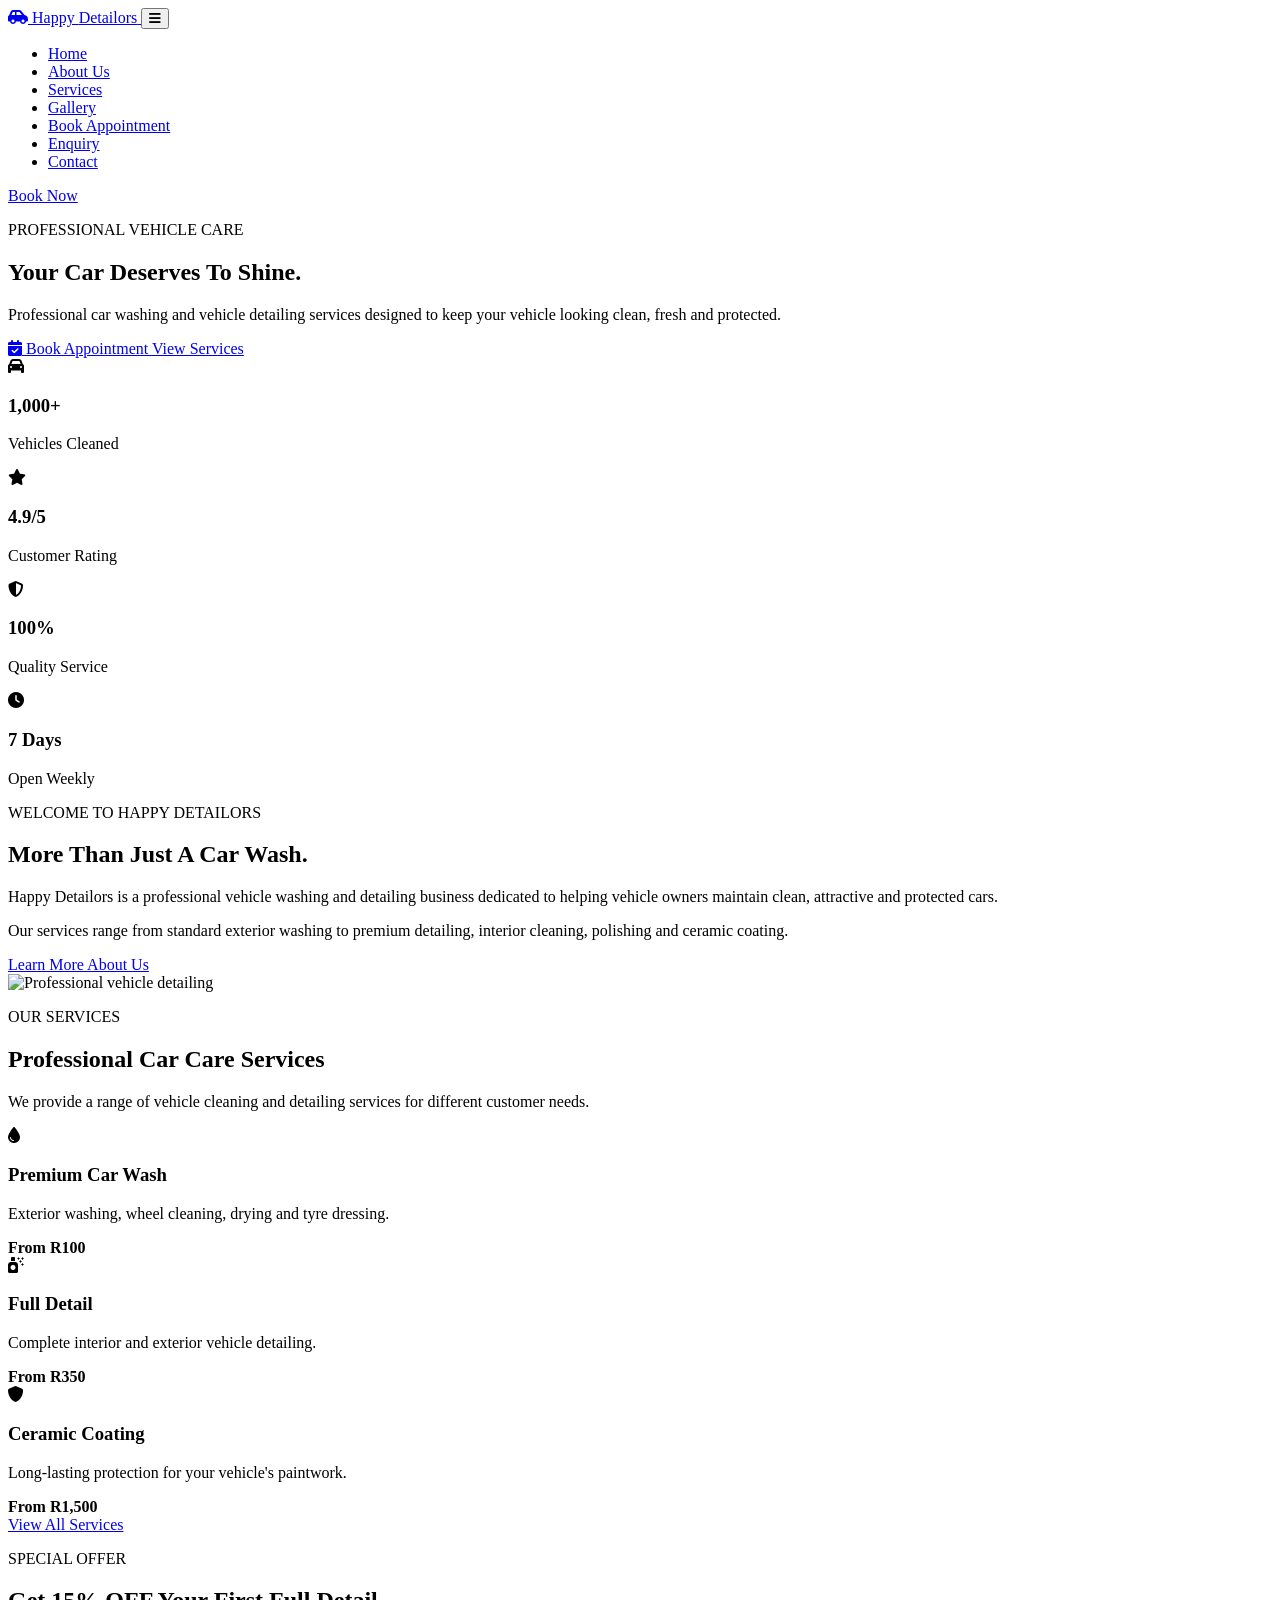
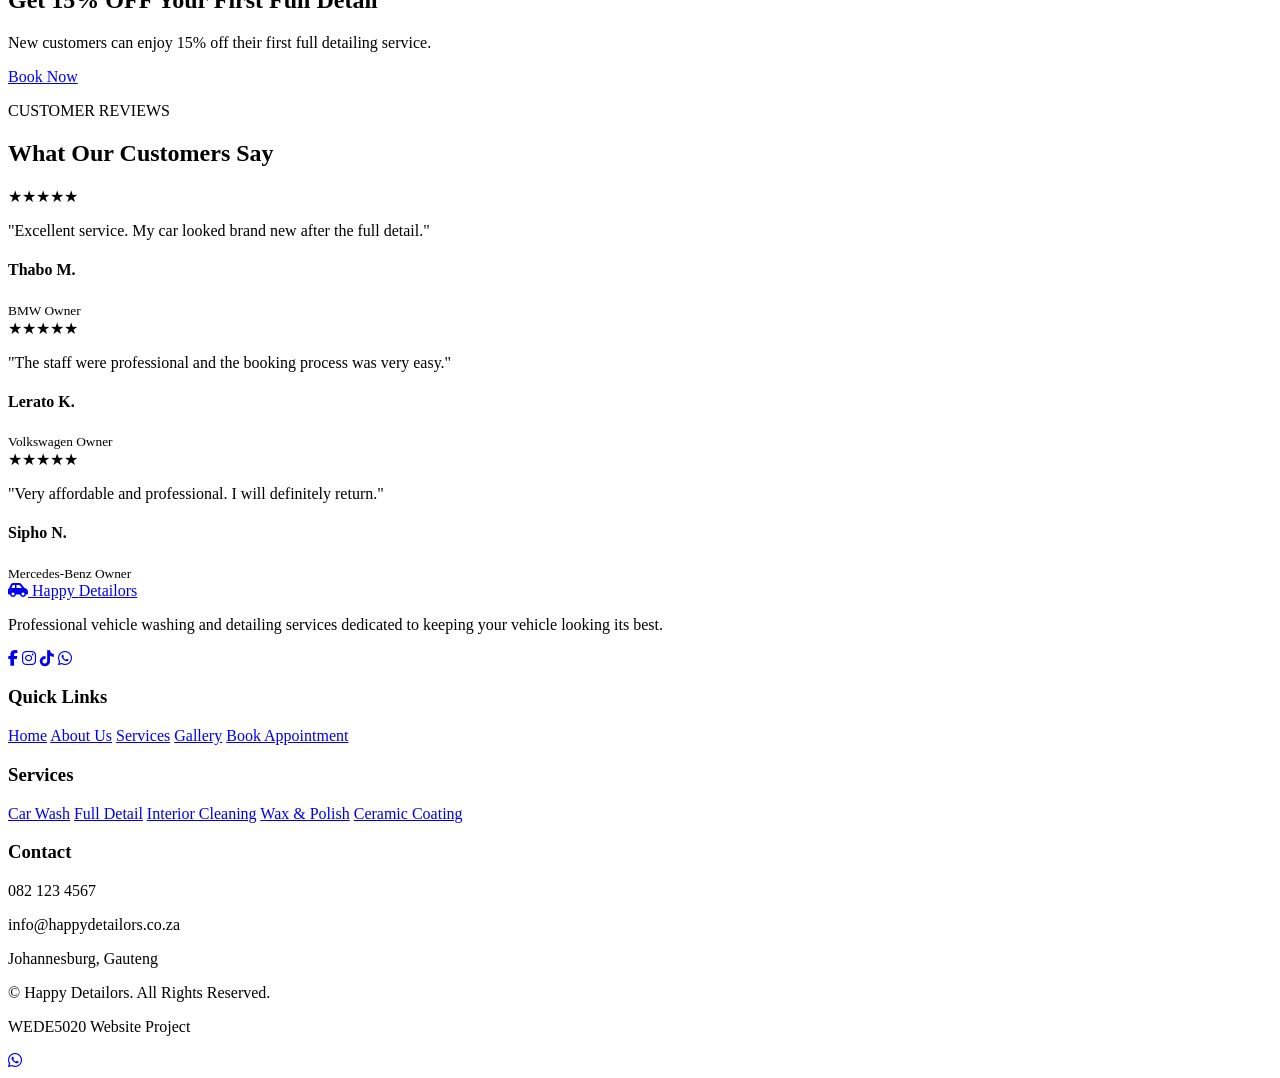
==== index.html @ be5da783 "Update website" ====
<!DOCTYPE html>
<html lang="en">
<head>
    <meta charset="UTF-8">
    <meta name="viewport" content="width=device-width, initial-scale=1.0">

    <meta name="description" content="Happy Detailors - Professional car washing and vehicle detailing services in South Africa.">
    <meta name="author" content="Happy Detailors">

    <title>Happy Detailors | Home</title>

    <link rel="preconnect" href="https://fonts.googleapis.com">
    <link rel="preconnect" href="https://fonts.gstatic.com" crossorigin>

    <link href="https://fonts.googleapis.com/css2?family=Montserrat:wght@400;500;600;700;800&display=swap" rel="stylesheet">

    <link rel="stylesheet"
          href="https://cdnjs.cloudflare.com/ajax/libs/font-awesome/6.5.2/css/all.min.css">
</head>

<body>

<!-- NAVIGATION -->

<header class="header">

    <nav class="navbar">

        <a href="index.html" class="logo">
            <i class="fa-solid fa-car-side"></i>
            Happy <span>Detailors</span>
        </a>

        <button class="menu-toggle" id="menuToggle">
            <i class="fa-solid fa-bars"></i>
        </button>

        <ul class="nav-links" id="navLinks">

            <li><a href="index.html" class="active">Home</a></li>
            <li><a href="about.html">About Us</a></li>
            <li><a href="services.html">Services</a></li>
            <li><a href="gallery.html">Gallery</a></li>
            <li><a href="booking.html">Book Appointment</a></li>
            <li><a href="enquiry.html">Enquiry</a></li>
            <li><a href="contact.html">Contact</a></li>

        </ul>

        <a href="booking.html" class="nav-button">
            Book Now
        </a>

    </nav>

</header>


<!-- HERO -->

<section class="hero">

    <div class="hero-overlay"></div>

    <div class="hero-content">

        <p class="hero-label">
            PROFESSIONAL VEHICLE CARE
        </p>

        <h1>
            Your Car Deserves
            <span>To Shine.</span>
        </h1>

        <p>
            Professional car washing and vehicle detailing
            services designed to keep your vehicle looking
            clean, fresh and protected.
        </p>

        <div class="hero-buttons">

            <a href="booking.html" class="btn btn-primary">
                <i class="fa-solid fa-calendar-check"></i>
                Book Appointment
            </a>

            <a href="services.html" class="btn btn-outline">
                View Services
            </a>

        </div>

    </div>

</section>


<!-- STATISTICS -->

<section class="stats">

    <div class="stats-container">

        <div class="stat">
            <i class="fa-solid fa-car"></i>
            <h3>1,000+</h3>
            <p>Vehicles Cleaned</p>
        </div>

        <div class="stat">
            <i class="fa-solid fa-star"></i>
            <h3>4.9/5</h3>
            <p>Customer Rating</p>
        </div>

        <div class="stat">
            <i class="fa-solid fa-shield-halved"></i>
            <h3>100%</h3>
            <p>Quality Service</p>
        </div>

        <div class="stat">
            <i class="fa-solid fa-clock"></i>
            <h3>7 Days</h3>
            <p>Open Weekly</p>
        </div>

    </div>

</section>


<!-- INTRODUCTION -->

<section class="section">

    <div class="container two-column">

        <div>

            <p class="section-label">
                WELCOME TO HAPPY DETAILORS
            </p>

            <h2>
                More Than Just A
                <span>Car Wash.</span>
            </h2>

            <p>
                Happy Detailors is a professional vehicle washing
                and detailing business dedicated to helping vehicle
                owners maintain clean, attractive and protected cars.
            </p>

            <p>
                Our services range from standard exterior washing
                to premium detailing, interior cleaning, polishing
                and ceramic coating.
            </p>

            <a href="about.html" class="btn btn-primary">
                Learn More About Us
            </a>

        </div>

        <div class="image-box">

            <img
                src="https://images.unsplash.com/photo-1607860108855-64acf2078ed9?auto=format&fit=crop&w=1000&q=80"
                alt="Professional vehicle detailing">

        </div>

    </div>

</section>


<!-- FEATURED SERVICES -->

<section class="section grey-section">

    <div class="container">

        <div class="section-heading">

            <p class="section-label">
                OUR SERVICES
            </p>

            <h2>
                Professional Car
                <span>Care Services</span>
            </h2>

            <p>
                We provide a range of vehicle cleaning and
                detailing services for different customer needs.
            </p>

        </div>


        <div class="card-grid">


            <div class="service-card">

                <div class="service-icon">
                    <i class="fa-solid fa-droplet"></i>
                </div>

                <h3>Premium Car Wash</h3>

                <p>
                    Exterior washing, wheel cleaning,
                    drying and tyre dressing.
                </p>

                <strong>From R100</strong>

            </div>


            <div class="service-card">

                <div class="service-icon">
                    <i class="fa-solid fa-spray-can-sparkles"></i>
                </div>

                <h3>Full Detail</h3>

                <p>
                    Complete interior and exterior
                    vehicle detailing.
                </p>

                <strong>From R350</strong>

            </div>


            <div class="service-card">

                <div class="service-icon">
                    <i class="fa-solid fa-shield"></i>
                </div>

                <h3>Ceramic Coating</h3>

                <p>
                    Long-lasting protection for your
                    vehicle's paintwork.
                </p>

                <strong>From R1,500</strong>

            </div>

        </div>


        <div class="center-button">

            <a href="services.html" class="btn btn-primary">
                View All Services
            </a>

        </div>

    </div>

</section>


<!-- PROMOTION -->

<section class="promotion">

    <div class="container promotion-container">

        <div>

            <p class="section-label">
                SPECIAL OFFER
            </p>

            <h2>
                Get <span>15% OFF</span>
                Your First Full Detail
            </h2>

            <p>
                New customers can enjoy 15% off their first
                full detailing service.
            </p>

        </div>

        <a href="booking.html" class="btn btn-white">
            Book Now
        </a>

    </div>

</section>


<!-- TESTIMONIALS -->

<section class="section">

    <div class="container">

        <div class="section-heading">

            <p class="section-label">
                CUSTOMER REVIEWS
            </p>

            <h2>
                What Our Customers
                <span>Say</span>
            </h2>

        </div>


        <div class="card-grid">


            <div class="testimonial">

                <div class="stars">
                    ★★★★★
                </div>

                <p>
                    "Excellent service. My car looked brand new
                    after the full detail."
                </p>

                <h4>Thabo M.</h4>

                <small>BMW Owner</small>

            </div>


            <div class="testimonial">

                <div class="stars">
                    ★★★★★
                </div>

                <p>
                    "The staff were professional and the booking
                    process was very easy."
                </p>

                <h4>Lerato K.</h4>

                <small>Volkswagen Owner</small>

            </div>


            <div class="testimonial">

                <div class="stars">
                    ★★★★★
                </div>

                <p>
                    "Very affordable and professional.
                    I will definitely return."
                </p>

                <h4>Sipho N.</h4>

                <small>Mercedes-Benz Owner</small>

            </div>

        </div>

    </div>

</section>


<!-- FOOTER -->

<footer class="footer">

    <div class="container footer-grid">

        <div>

            <a href="index.html" class="logo">
                <i class="fa-solid fa-car-side"></i>
                Happy <span>Detailors</span>
            </a>

            <p>
                Professional vehicle washing and detailing
                services dedicated to keeping your vehicle
                looking its best.
            </p>

            <div class="social-links">

                <a href="#"><i class="fa-brands fa-facebook-f"></i></a>
                <a href="#"><i class="fa-brands fa-instagram"></i></a>
                <a href="#"><i class="fa-brands fa-tiktok"></i></a>
                <a href="#"><i class="fa-brands fa-whatsapp"></i></a>

            </div>

        </div>


        <div class="footer-column">

            <h3>Quick Links</h3>

            <a href="index.html">Home</a>
            <a href="about.html">About Us</a>
            <a href="services.html">Services</a>
            <a href="gallery.html">Gallery</a>
            <a href="booking.html">Book Appointment</a>

        </div>


        <div class="footer-column">

            <h3>Services</h3>

            <a href="services.html">Car Wash</a>
            <a href="services.html">Full Detail</a>
            <a href="services.html">Interior Cleaning</a>
            <a href="services.html">Wax & Polish</a>
            <a href="services.html">Ceramic Coating</a>

        </div>


        <div class="footer-column">

            <h3>Contact</h3>

            <p>082 123 4567</p>
            <p>info@happydetailors.co.za</p>
            <p>Johannesburg, Gauteng</p>

        </div>

    </div>


    <div class="footer-bottom">

        <p>
            &copy; <span id="year"></span>
            Happy Detailors. All Rights Reserved.
        </p>

        <p>WEDE5020 Website Project</p>

    </div>

</footer>


<a
    href="https://wa.me/27821234567"
    class="whatsapp"
    target="_blank">

    <i class="fa-brands fa-whatsapp"></i>

</a>

</body>
</html>
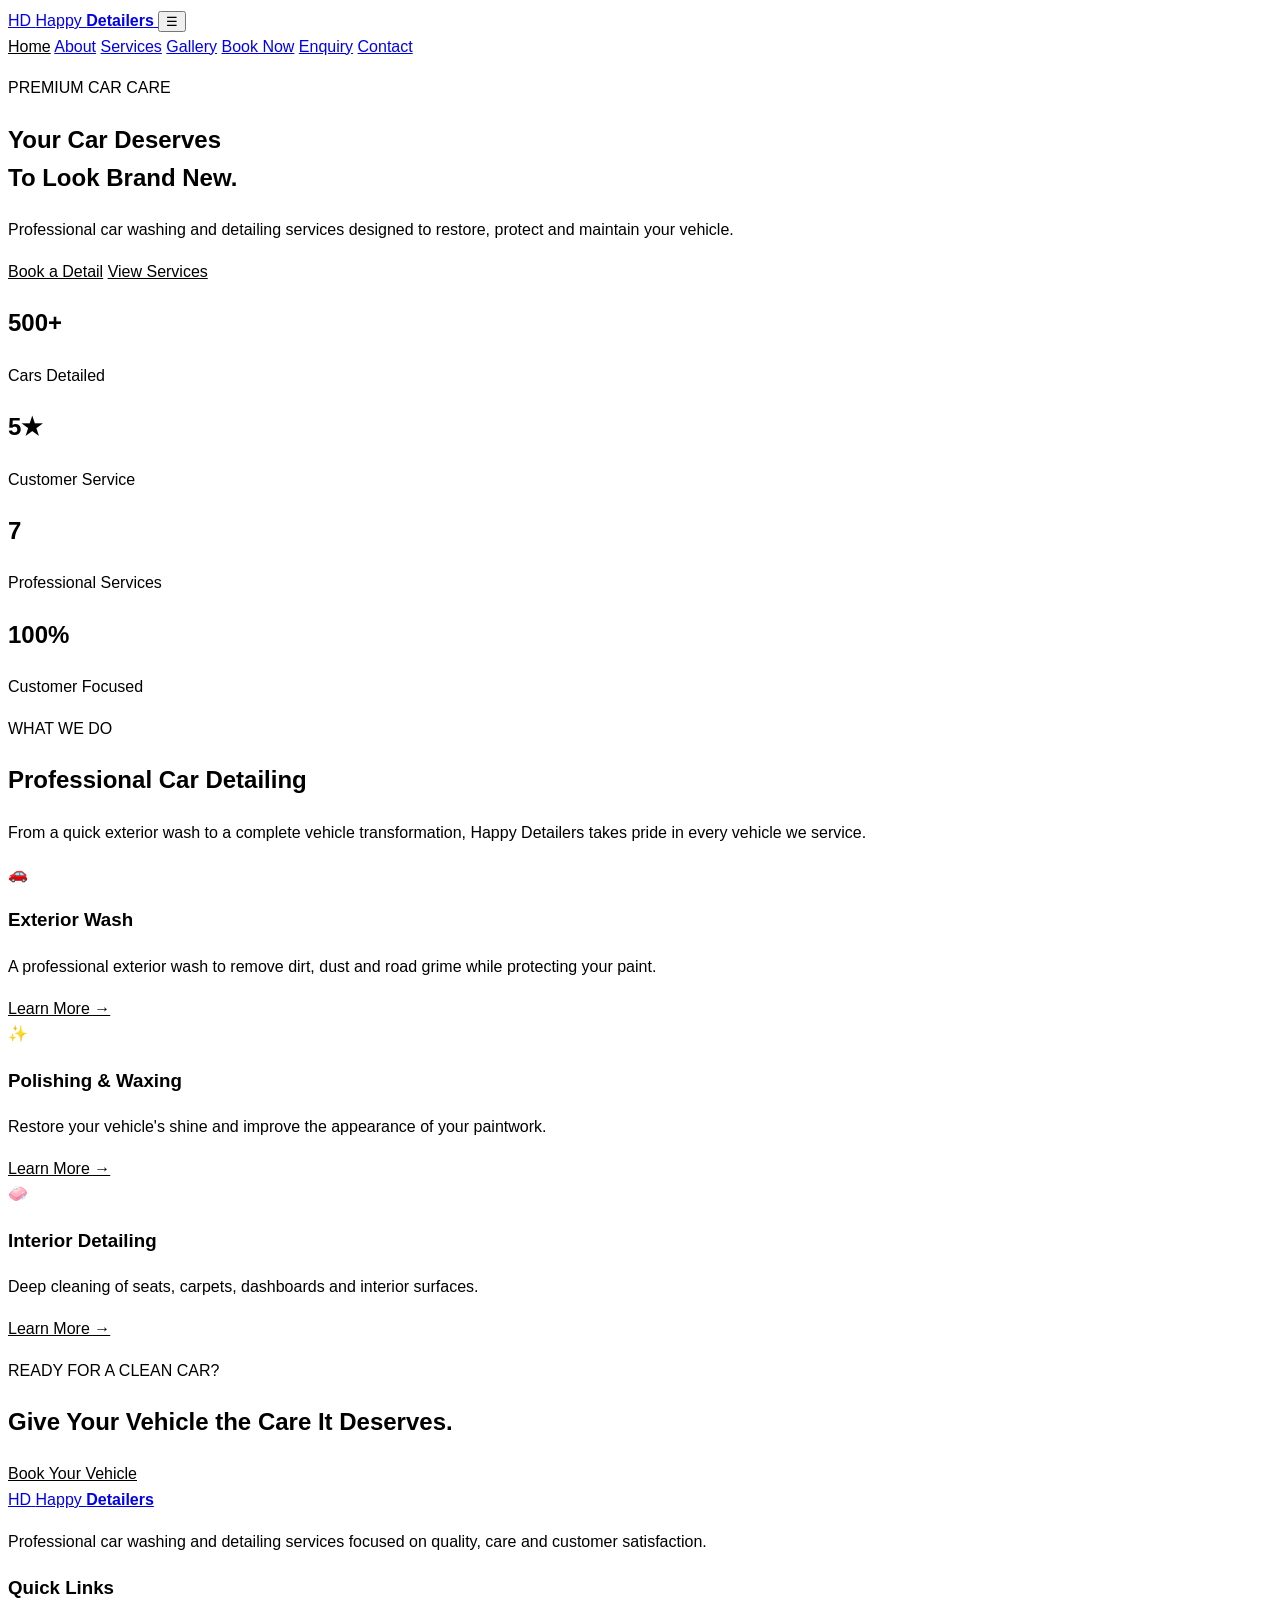
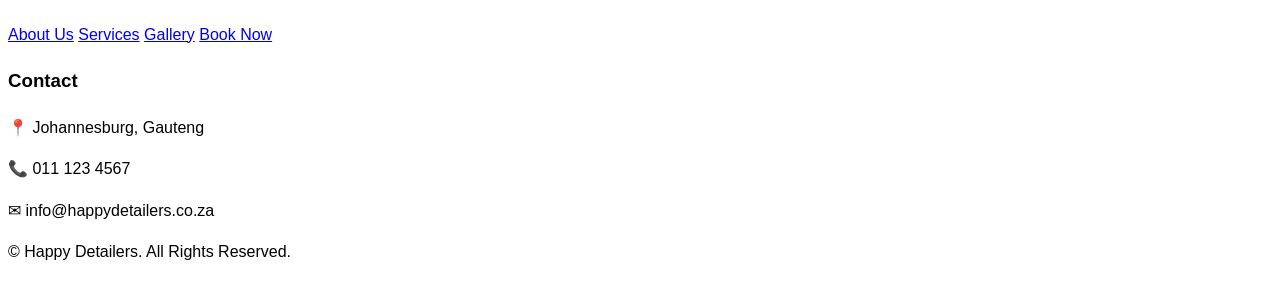
==== commit 42a8c543: "Update website" ====
--- a/index.html
+++ b/index.html
@@ -4,487 +4,210 @@
     <meta charset="UTF-8">
     <meta name="viewport" content="width=device-width, initial-scale=1.0">
 
-    <meta name="description" content="Happy Detailors - Professional car washing and vehicle detailing services in South Africa.">
-    <meta name="author" content="Happy Detailors">
-
-    <title>Happy Detailors | Home</title>
+    <title>Happy Detailers | Professional Car Detailing</title>
+
+    <link rel="stylesheet" href="css/styles.css">
 
     <link rel="preconnect" href="https://fonts.googleapis.com">
     <link rel="preconnect" href="https://fonts.gstatic.com" crossorigin>
-
     <link href="https://fonts.googleapis.com/css2?family=Montserrat:wght@400;500;600;700;800&display=swap" rel="stylesheet">
-
-    <link rel="stylesheet"
-          href="https://cdnjs.cloudflare.com/ajax/libs/font-awesome/6.5.2/css/all.min.css">
 </head>
 
 <body>
 
-<!-- NAVIGATION -->
-
 <header class="header">
-
-    <nav class="navbar">
+    <div class="container nav-container">
 
         <a href="index.html" class="logo">
-            <i class="fa-solid fa-car-side"></i>
-            Happy <span>Detailors</span>
+            <span class="logo-icon">HD</span>
+            <span>Happy <strong>Detailers</strong></span>
         </a>
 
-        <button class="menu-toggle" id="menuToggle">
-            <i class="fa-solid fa-bars"></i>
-        </button>
-
-        <ul class="nav-links" id="navLinks">
-
-            <li><a href="index.html" class="active">Home</a></li>
-            <li><a href="about.html">About Us</a></li>
-            <li><a href="services.html">Services</a></li>
-            <li><a href="gallery.html">Gallery</a></li>
-            <li><a href="booking.html">Book Appointment</a></li>
-            <li><a href="enquiry.html">Enquiry</a></li>
-            <li><a href="contact.html">Contact</a></li>
-
-        </ul>
-
-        <a href="booking.html" class="nav-button">
-            Book Now
-        </a>
-
-    </nav>
-
+        <button class="menu-toggle" id="menuToggle">☰</button>
+
+        <nav class="navbar" id="navbar">
+            <a href="index.html" class="active">Home</a>
+            <a href="about.html">About</a>
+            <a href="services.html">Services</a>
+            <a href="gallery.html">Gallery</a>
+            <a href="booking.html">Book Now</a>
+            <a href="enquiry.html">Enquiry</a>
+            <a href="contact.html">Contact</a>
+        </nav>
+
+    </div>
 </header>
 
 
-<!-- HERO -->
+<main>
 
 <section class="hero">
 
     <div class="hero-overlay"></div>
 
-    <div class="hero-content">
-
-        <p class="hero-label">
-            PROFESSIONAL VEHICLE CARE
+    <div class="container hero-content">
+
+        <p class="hero-tag">PREMIUM CAR CARE</p>
+
+        <h1>
+            Your Car Deserves<br>
+            To Look <span>Brand New.</span>
+        </h1>
+
+        <p class="hero-text">
+            Professional car washing and detailing services designed
+            to restore, protect and maintain your vehicle.
         </p>
 
-        <h1>
-            Your Car Deserves
-            <span>To Shine.</span>
-        </h1>
-
-        <p>
-            Professional car washing and vehicle detailing
-            services designed to keep your vehicle looking
-            clean, fresh and protected.
-        </p>
-
         <div class="hero-buttons">
-
-            <a href="booking.html" class="btn btn-primary">
-                <i class="fa-solid fa-calendar-check"></i>
-                Book Appointment
+            <a href="booking.html" class="btn btn-primary">Book a Detail</a>
+            <a href="services.html" class="btn btn-outline">View Services</a>
+        </div>
+
+    </div>
+
+</section>
+
+
+<section class="stats">
+
+    <div class="container stats-grid">
+
+        <div class="stat">
+            <h2>500+</h2>
+            <p>Cars Detailed</p>
+        </div>
+
+        <div class="stat">
+            <h2>5★</h2>
+            <p>Customer Service</p>
+        </div>
+
+        <div class="stat">
+            <h2>7</h2>
+            <p>Professional Services</p>
+        </div>
+
+        <div class="stat">
+            <h2>100%</h2>
+            <p>Customer Focused</p>
+        </div>
+
+    </div>
+
+</section>
+
+
+<section class="section">
+
+    <div class="container">
+
+        <div class="section-heading">
+            <p class="small-title">WHAT WE DO</p>
+            <h2>Professional Car Detailing</h2>
+            <p>
+                From a quick exterior wash to a complete vehicle transformation,
+                Happy Detailers takes pride in every vehicle we service.
+            </p>
+        </div>
+
+        <div class="service-cards">
+
+            <article class="card">
+                <div class="card-icon">🚗</div>
+                <h3>Exterior Wash</h3>
+                <p>
+                    A professional exterior wash to remove dirt,
+                    dust and road grime while protecting your paint.
+                </p>
+                <a href="services.html">Learn More →</a>
+            </article>
+
+            <article class="card">
+                <div class="card-icon">✨</div>
+                <h3>Polishing & Waxing</h3>
+                <p>
+                    Restore your vehicle's shine and improve the appearance
+                    of your paintwork.
+                </p>
+                <a href="services.html">Learn More →</a>
+            </article>
+
+            <article class="card">
+                <div class="card-icon">🧼</div>
+                <h3>Interior Detailing</h3>
+                <p>
+                    Deep cleaning of seats, carpets, dashboards and
+                    interior surfaces.
+                </p>
+                <a href="services.html">Learn More →</a>
+            </article>
+
+        </div>
+
+    </div>
+
+</section>
+
+
+<section class="cta">
+
+    <div class="container cta-content">
+
+        <div>
+            <p class="small-title">READY FOR A CLEAN CAR?</p>
+            <h2>Give Your Vehicle the Care It Deserves.</h2>
+        </div>
+
+        <a href="booking.html" class="btn btn-primary">Book Your Vehicle</a>
+
+    </div>
+
+</section>
+
+</main>
+
+
+<footer class="footer">
+
+    <div class="container footer-grid">
+
+        <div>
+            <a href="index.html" class="logo footer-logo">
+                <span class="logo-icon">HD</span>
+                <span>Happy <strong>Detailers</strong></span>
             </a>
 
-            <a href="services.html" class="btn btn-outline">
-                View Services
-            </a>
-
-        </div>
-
-    </div>
-
-</section>
-
-
-<!-- STATISTICS -->
-
-<section class="stats">
-
-    <div class="stats-container">
-
-        <div class="stat">
-            <i class="fa-solid fa-car"></i>
-            <h3>1,000+</h3>
-            <p>Vehicles Cleaned</p>
-        </div>
-
-        <div class="stat">
-            <i class="fa-solid fa-star"></i>
-            <h3>4.9/5</h3>
-            <p>Customer Rating</p>
-        </div>
-
-        <div class="stat">
-            <i class="fa-solid fa-shield-halved"></i>
-            <h3>100%</h3>
-            <p>Quality Service</p>
-        </div>
-
-        <div class="stat">
-            <i class="fa-solid fa-clock"></i>
-            <h3>7 Days</h3>
-            <p>Open Weekly</p>
-        </div>
-
-    </div>
-
-</section>
-
-
-<!-- INTRODUCTION -->
-
-<section class="section">
-
-    <div class="container two-column">
-
-        <div>
-
-            <p class="section-label">
-                WELCOME TO HAPPY DETAILORS
+            <p>
+                Professional car washing and detailing services
+                focused on quality, care and customer satisfaction.
             </p>
-
-            <h2>
-                More Than Just A
-                <span>Car Wash.</span>
-            </h2>
-
-            <p>
-                Happy Detailors is a professional vehicle washing
-                and detailing business dedicated to helping vehicle
-                owners maintain clean, attractive and protected cars.
-            </p>
-
-            <p>
-                Our services range from standard exterior washing
-                to premium detailing, interior cleaning, polishing
-                and ceramic coating.
-            </p>
-
-            <a href="about.html" class="btn btn-primary">
-                Learn More About Us
-            </a>
-
-        </div>
-
-        <div class="image-box">
-
-            <img
-                src="https://images.unsplash.com/photo-1607860108855-64acf2078ed9?auto=format&fit=crop&w=1000&q=80"
-                alt="Professional vehicle detailing">
-
-        </div>
-
-    </div>
-
-</section>
-
-
-<!-- FEATURED SERVICES -->
-
-<section class="section grey-section">
-
-    <div class="container">
-
-        <div class="section-heading">
-
-            <p class="section-label">
-                OUR SERVICES
-            </p>
-
-            <h2>
-                Professional Car
-                <span>Care Services</span>
-            </h2>
-
-            <p>
-                We provide a range of vehicle cleaning and
-                detailing services for different customer needs.
-            </p>
-
-        </div>
-
-
-        <div class="card-grid">
-
-
-            <div class="service-card">
-
-                <div class="service-icon">
-                    <i class="fa-solid fa-droplet"></i>
-                </div>
-
-                <h3>Premium Car Wash</h3>
-
-                <p>
-                    Exterior washing, wheel cleaning,
-                    drying and tyre dressing.
-                </p>
-
-                <strong>From R100</strong>
-
-            </div>
-
-
-            <div class="service-card">
-
-                <div class="service-icon">
-                    <i class="fa-solid fa-spray-can-sparkles"></i>
-                </div>
-
-                <h3>Full Detail</h3>
-
-                <p>
-                    Complete interior and exterior
-                    vehicle detailing.
-                </p>
-
-                <strong>From R350</strong>
-
-            </div>
-
-
-            <div class="service-card">
-
-                <div class="service-icon">
-                    <i class="fa-solid fa-shield"></i>
-                </div>
-
-                <h3>Ceramic Coating</h3>
-
-                <p>
-                    Long-lasting protection for your
-                    vehicle's paintwork.
-                </p>
-
-                <strong>From R1,500</strong>
-
-            </div>
-
-        </div>
-
-
-        <div class="center-button">
-
-            <a href="services.html" class="btn btn-primary">
-                View All Services
-            </a>
-
-        </div>
-
-    </div>
-
-</section>
-
-
-<!-- PROMOTION -->
-
-<section class="promotion">
-
-    <div class="container promotion-container">
-
-        <div>
-
-            <p class="section-label">
-                SPECIAL OFFER
-            </p>
-
-            <h2>
-                Get <span>15% OFF</span>
-                Your First Full Detail
-            </h2>
-
-            <p>
-                New customers can enjoy 15% off their first
-                full detailing service.
-            </p>
-
-        </div>
-
-        <a href="booking.html" class="btn btn-white">
-            Book Now
-        </a>
-
-    </div>
-
-</section>
-
-
-<!-- TESTIMONIALS -->
-
-<section class="section">
-
-    <div class="container">
-
-        <div class="section-heading">
-
-            <p class="section-label">
-                CUSTOMER REVIEWS
-            </p>
-
-            <h2>
-                What Our Customers
-                <span>Say</span>
-            </h2>
-
-        </div>
-
-
-        <div class="card-grid">
-
-
-            <div class="testimonial">
-
-                <div class="stars">
-                    ★★★★★
-                </div>
-
-                <p>
-                    "Excellent service. My car looked brand new
-                    after the full detail."
-                </p>
-
-                <h4>Thabo M.</h4>
-
-                <small>BMW Owner</small>
-
-            </div>
-
-
-            <div class="testimonial">
-
-                <div class="stars">
-                    ★★★★★
-                </div>
-
-                <p>
-                    "The staff were professional and the booking
-                    process was very easy."
-                </p>
-
-                <h4>Lerato K.</h4>
-
-                <small>Volkswagen Owner</small>
-
-            </div>
-
-
-            <div class="testimonial">
-
-                <div class="stars">
-                    ★★★★★
-                </div>
-
-                <p>
-                    "Very affordable and professional.
-                    I will definitely return."
-                </p>
-
-                <h4>Sipho N.</h4>
-
-                <small>Mercedes-Benz Owner</small>
-
-            </div>
-
-        </div>
-
-    </div>
-
-</section>
-
-
-<!-- FOOTER -->
-
-<footer class="footer">
-
-    <div class="container footer-grid">
-
-        <div>
-
-            <a href="index.html" class="logo">
-                <i class="fa-solid fa-car-side"></i>
-                Happy <span>Detailors</span>
-            </a>
-
-            <p>
-                Professional vehicle washing and detailing
-                services dedicated to keeping your vehicle
-                looking its best.
-            </p>
-
-            <div class="social-links">
-
-                <a href="#"><i class="fa-brands fa-facebook-f"></i></a>
-                <a href="#"><i class="fa-brands fa-instagram"></i></a>
-                <a href="#"><i class="fa-brands fa-tiktok"></i></a>
-                <a href="#"><i class="fa-brands fa-whatsapp"></i></a>
-
-            </div>
-
-        </div>
-
-
-        <div class="footer-column">
-
+        </div>
+
+        <div>
             <h3>Quick Links</h3>
-
-            <a href="index.html">Home</a>
             <a href="about.html">About Us</a>
             <a href="services.html">Services</a>
             <a href="gallery.html">Gallery</a>
-            <a href="booking.html">Book Appointment</a>
-
-        </div>
-
-
-        <div class="footer-column">
-
-            <h3>Services</h3>
-
-            <a href="services.html">Car Wash</a>
-            <a href="services.html">Full Detail</a>
-            <a href="services.html">Interior Cleaning</a>
-            <a href="services.html">Wax & Polish</a>
-            <a href="services.html">Ceramic Coating</a>
-
-        </div>
-
-
-        <div class="footer-column">
-
+            <a href="booking.html">Book Now</a>
+        </div>
+
+        <div>
             <h3>Contact</h3>
-
-            <p>082 123 4567</p>
-            <p>info@happydetailors.co.za</p>
-            <p>Johannesburg, Gauteng</p>
-
-        </div>
-
-    </div>
-
+            <p>📍 Johannesburg, Gauteng</p>
+            <p>📞 011 123 4567</p>
+            <p>✉ info@happydetailers.co.za</p>
+        </div>
+
+    </div>
 
     <div class="footer-bottom">
-
-        <p>
-            &copy; <span id="year"></span>
-            Happy Detailors. All Rights Reserved.
-        </p>
-
-        <p>WEDE5020 Website Project</p>
-
+        <p>&copy; <span id="year"></span> Happy Detailers. All Rights Reserved.</p>
     </div>
 
 </footer>
 
-
-<a
-    href="https://wa.me/27821234567"
-    class="whatsapp"
-    target="_blank">
-
-    <i class="fa-brands fa-whatsapp"></i>
-
-</a>
+<script src="js/script.js"></script>
 
 </body>
 </html>
--- a/css/styles.css
+++ b/css/styles.css
@@ -0,0 +1,113 @@
+// ...existing code...
+
+:root {
+    --black: #111111;
+    --black-soft: #1a1a1a;
+    --yellow: #e5a900;
+    --yellow-bright: #ffc21a;
+    --white: #ffffff;
+    --off-white: #f5f5f5;
+    --text: #161616;
+    --muted: #666666;
+    --border: #e5e5e5;
+}
+
+body {
+    font-family: "Montserrat", sans-serif;
+    color: var(--text);
+    background: var(--white);
+    line-height: 1.6;
+}
+
+.light-section {
+    background: var(--off-white);
+}
+
+.small-title,
+.hero-tag,
+.card a,
+.stat h2,
+.service-number,
+.cta .small-title,
+.footer h3,
+.navbar a:hover,
+.navbar a.active {
+    color: var(--yellow);
+}
+
+.header {
+    background: var(--black);
+    color: var(--white);
+}
+
+.logo strong {
+    color: var(--yellow);
+}
+
+.logo-icon {
+    background: var(--yellow);
+    color: var(--black);
+}
+
+.btn-primary {
+    background: var(--yellow);
+    color: var(--black);
+}
+
+.btn-primary:hover {
+    background: var(--yellow-bright);
+    transform: translateY(-2px);
+}
+
+.btn-outline {
+    border-color: var(--white);
+    color: var(--white);
+}
+
+.btn-outline:hover {
+    background: var(--white);
+    color: var(--black);
+}
+
+.btn-dark {
+    background: var(--black);
+    color: var(--white);
+}
+
+.btn-dark:hover {
+    background: var(--black-soft);
+}
+
+.stats {
+    background: var(--black);
+    color: var(--white);
+}
+
+.cta {
+    background: var(--yellow);
+}
+
+.cta .btn-primary {
+    background: var(--black);
+    color: var(--white);
+}
+
+.page-banner {
+    background: var(--black);
+    color: var(--white);
+}
+
+.price-card.featured {
+    border: 2px solid var(--yellow);
+}
+
+.popular {
+    background: var(--yellow);
+}
+
+.contact-box {
+    background: var(--black);
+    color: var(--white);
+}
+
+// ...existing code...
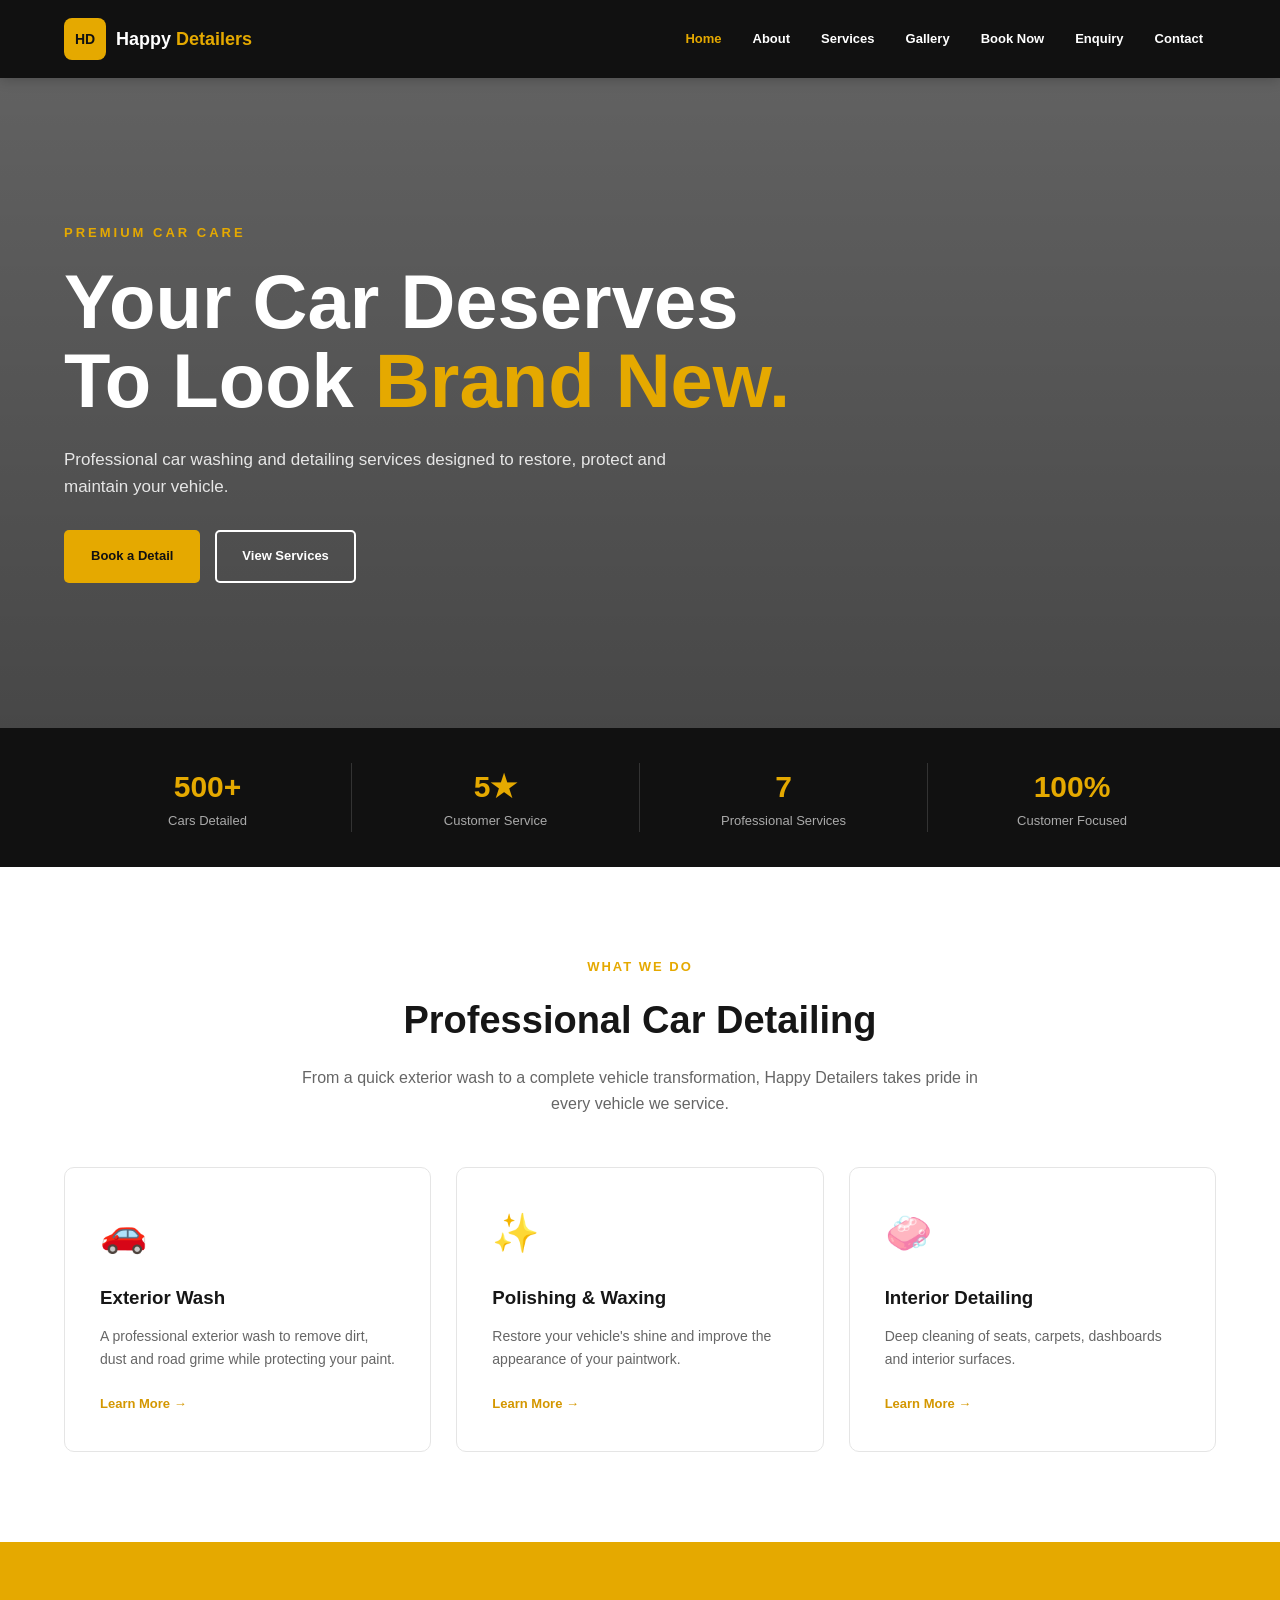
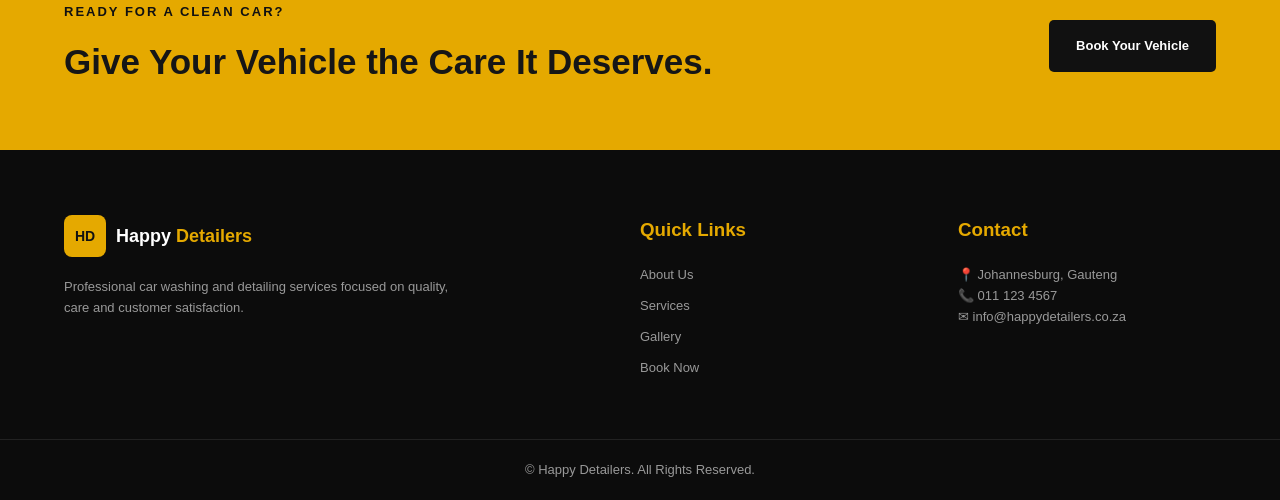
==== commit 377fa9d5: "Update website" ====
--- a/index.html
+++ b/index.html
@@ -207,7 +207,5 @@
 
 </footer>
 
-<script src="js/script.js"></script>
-
 </body>
 </html>
--- a/css/styles.css
+++ b/css/styles.css
@@ -1,113 +1,866 @@
-// ...existing code...
-
-:root {
-    --black: #111111;
-    --black-soft: #1a1a1a;
-    --yellow: #e5a900;
-    --yellow-bright: #ffc21a;
-    --white: #ffffff;
-    --off-white: #f5f5f5;
-    --text: #161616;
-    --muted: #666666;
-    --border: #e5e5e5;
+/* =========================================================
+   HAPPY DETAILERS
+   MAIN STYLESHEET
+   ========================================================= */
+
+
+/* =========================
+   RESET
+   ========================= */
+
+* {
+    margin: 0;
+    padding: 0;
+    box-sizing: border-box;
+}
+
+html {
+    scroll-behavior: smooth;
 }
 
 body {
     font-family: "Montserrat", sans-serif;
-    color: var(--text);
-    background: var(--white);
+    color: #161616;
+    background: #ffffff;
     line-height: 1.6;
 }
 
+img {
+    width: 100%;
+    display: block;
+}
+
+a {
+    text-decoration: none;
+    color: inherit;
+}
+
+button,
+input,
+select,
+textarea {
+    font-family: inherit;
+}
+
+
+/* =========================
+   GENERAL
+   ========================= */
+
+.container {
+    width: 90%;
+    max-width: 1200px;
+    margin: auto;
+}
+
+.section {
+    padding: 90px 0;
+}
+
 .light-section {
-    background: var(--off-white);
-}
-
-.small-title,
-.hero-tag,
-.card a,
-.stat h2,
-.service-number,
-.cta .small-title,
-.footer h3,
+    background: #f5f5f5;
+}
+
+.small-title {
+    color: #e5a900;
+    font-size: 13px;
+    font-weight: 800;
+    letter-spacing: 2px;
+    margin-bottom: 12px;
+}
+
+.section-heading {
+    max-width: 700px;
+    margin: 0 auto 50px;
+    text-align: center;
+}
+
+.section-heading h2 {
+    font-size: 38px;
+    margin-bottom: 15px;
+}
+
+.section-heading p:last-child {
+    color: #666;
+}
+
+
+/* =========================
+   HEADER
+   ========================= */
+
+.header {
+    background: #111111;
+    color: white;
+    position: sticky;
+    top: 0;
+    z-index: 1000;
+    box-shadow: 0 2px 12px rgba(0, 0, 0, 0.2);
+}
+
+.nav-container {
+    min-height: 78px;
+    display: flex;
+    align-items: center;
+    justify-content: space-between;
+}
+
+.logo {
+    display: flex;
+    align-items: center;
+    gap: 10px;
+    font-size: 18px;
+    font-weight: 600;
+}
+
+.logo strong {
+    color: #e5a900;
+}
+
+.logo-icon {
+    width: 42px;
+    height: 42px;
+    border-radius: 8px;
+    display: flex;
+    justify-content: center;
+    align-items: center;
+    background: #e5a900;
+    color: #111;
+    font-size: 14px;
+    font-weight: 800;
+}
+
+.navbar {
+    display: flex;
+    gap: 5px;
+}
+
+.navbar a {
+    padding: 10px 13px;
+    font-size: 13px;
+    font-weight: 600;
+    transition: 0.3s;
+}
+
 .navbar a:hover,
 .navbar a.active {
-    color: var(--yellow);
-}
-
-.header {
-    background: var(--black);
-    color: var(--white);
-}
-
-.logo strong {
-    color: var(--yellow);
-}
-
-.logo-icon {
-    background: var(--yellow);
-    color: var(--black);
+    color: #e5a900;
+}
+
+.menu-toggle {
+    display: none;
+    border: none;
+    background: transparent;
+    color: white;
+    font-size: 28px;
+    cursor: pointer;
+}
+
+
+/* =========================
+   HERO
+   ========================= */
+
+.hero {
+    min-height: 650px;
+    position: relative;
+    display: flex;
+    align-items: center;
+    background:
+        linear-gradient(rgba(0,0,0,.62), rgba(0,0,0,.72)),
+        url("../images/hero-car.jpg") center/cover no-repeat;
+    color: white;
+}
+
+.hero-content {
+    position: relative;
+    z-index: 2;
+}
+
+.hero-tag {
+    color: #e5a900;
+    font-weight: 800;
+    letter-spacing: 3px;
+    font-size: 13px;
+    margin-bottom: 18px;
+}
+
+.hero h1 {
+    font-size: clamp(42px, 7vw, 76px);
+    line-height: 1.05;
+    max-width: 800px;
+    margin-bottom: 25px;
+}
+
+.hero h1 span {
+    color: #e5a900;
+}
+
+.hero-text {
+    max-width: 620px;
+    color: #e6e6e6;
+    font-size: 17px;
+    margin-bottom: 30px;
+}
+
+.hero-buttons {
+    display: flex;
+    gap: 15px;
+    flex-wrap: wrap;
+}
+
+
+/* =========================
+   BUTTONS
+   ========================= */
+
+.btn {
+    display: inline-block;
+    padding: 14px 25px;
+    border-radius: 5px;
+    font-size: 13px;
+    font-weight: 800;
+    border: 2px solid transparent;
+    cursor: pointer;
+    transition: 0.3s;
 }
 
 .btn-primary {
-    background: var(--yellow);
-    color: var(--black);
+    background: #e5a900;
+    color: #111;
 }
 
 .btn-primary:hover {
-    background: var(--yellow-bright);
+    background: #ffc21a;
     transform: translateY(-2px);
 }
 
 .btn-outline {
-    border-color: var(--white);
-    color: var(--white);
+    border-color: white;
+    color: white;
 }
 
 .btn-outline:hover {
-    background: var(--white);
-    color: var(--black);
+    background: white;
+    color: #111;
 }
 
 .btn-dark {
-    background: var(--black);
-    color: var(--white);
+    background: #111;
+    color: white;
+    margin-left: 8px;
 }
 
 .btn-dark:hover {
-    background: var(--black-soft);
-}
+    background: #333;
+}
+
+
+/* =========================
+   STATS
+   ========================= */
 
 .stats {
-    background: var(--black);
-    color: var(--white);
-}
+    background: #111;
+    color: white;
+    padding: 35px 0;
+}
+
+.stats-grid {
+    display: grid;
+    grid-template-columns: repeat(4, 1fr);
+    text-align: center;
+}
+
+.stat {
+    border-right: 1px solid #333;
+}
+
+.stat:last-child {
+    border-right: none;
+}
+
+.stat h2 {
+    color: #e5a900;
+    font-size: 30px;
+}
+
+.stat p {
+    color: #aaa;
+    font-size: 13px;
+}
+
+
+/* =========================
+   SERVICE CARDS
+   ========================= */
+
+.service-cards {
+    display: grid;
+    grid-template-columns: repeat(3, 1fr);
+    gap: 25px;
+}
+
+.card {
+    padding: 35px;
+    border: 1px solid #e5e5e5;
+    border-radius: 10px;
+    transition: 0.3s;
+    background: white;
+}
+
+.card:hover {
+    transform: translateY(-8px);
+    box-shadow: 0 15px 35px rgba(0,0,0,.1);
+}
+
+.card-icon {
+    font-size: 38px;
+    margin-bottom: 20px;
+}
+
+.card h3 {
+    margin-bottom: 12px;
+}
+
+.card p {
+    color: #666;
+    margin-bottom: 20px;
+    font-size: 14px;
+}
+
+.card a {
+    color: #d49700;
+    font-weight: 800;
+    font-size: 13px;
+}
+
+
+/* =========================
+   CTA
+   ========================= */
 
 .cta {
-    background: var(--yellow);
+    background: #e5a900;
+    padding: 60px 0;
+}
+
+.cta-content {
+    display: flex;
+    align-items: center;
+    justify-content: space-between;
+    gap: 30px;
+}
+
+.cta .small-title {
+    color: #111;
+}
+
+.cta h2 {
+    max-width: 650px;
+    font-size: 35px;
 }
 
 .cta .btn-primary {
-    background: var(--black);
-    color: var(--white);
-}
+    background: #111;
+    color: white;
+}
+
+
+/* =========================
+   PAGE BANNER
+   ========================= */
 
 .page-banner {
-    background: var(--black);
-    color: var(--white);
+    background: #111;
+    color: white;
+    padding: 100px 0;
+    text-align: center;
+}
+
+.page-banner h1 {
+    font-size: clamp(38px, 6vw, 58px);
+    margin-bottom: 15px;
+}
+
+.page-banner p:last-child {
+    color: #bbb;
+}
+
+
+/* =========================
+   ABOUT
+   ========================= */
+
+.about-grid {
+    display: grid;
+    grid-template-columns: 1fr 1fr;
+    gap: 60px;
+    align-items: center;
+}
+
+.about-image img {
+    height: 500px;
+    object-fit: cover;
+    border-radius: 10px;
+}
+
+.about-content h2 {
+    font-size: 40px;
+    margin-bottom: 20px;
+}
+
+.about-content p {
+    color: #666;
+    margin-bottom: 20px;
+}
+
+.values-grid {
+    display: grid;
+    grid-template-columns: repeat(3, 1fr);
+    gap: 25px;
+}
+
+.value-card {
+    background: white;
+    padding: 35px;
+    border-radius: 10px;
+    text-align: center;
+}
+
+.value-card div {
+    font-size: 38px;
+    margin-bottom: 15px;
+}
+
+.value-card p {
+    color: #666;
+    font-size: 14px;
+}
+
+
+/* =========================
+   PRICING
+   ========================= */
+
+.pricing-grid {
+    display: grid;
+    grid-template-columns: repeat(3, 1fr);
+    gap: 25px;
+}
+
+.price-card {
+    border: 1px solid #ddd;
+    padding: 35px;
+    border-radius: 10px;
+    position: relative;
+    background: white;
 }
 
 .price-card.featured {
-    border: 2px solid var(--yellow);
+    border: 2px solid #e5a900;
 }
 
 .popular {
-    background: var(--yellow);
+    position: absolute;
+    top: 0;
+    right: 0;
+    background: #e5a900;
+    padding: 7px 14px;
+    font-size: 10px;
+    font-weight: 800;
+    border-radius: 0 8px 0 8px;
+}
+
+.service-number {
+    color: #e5a900;
+    font-weight: 800;
+    font-size: 14px;
+    margin-bottom: 15px;
+}
+
+.price-card h2 {
+    margin-bottom: 15px;
+}
+
+.price-card p {
+    color: #666;
+    font-size: 14px;
+    min-height: 85px;
+}
+
+.price-card h3 {
+    font-size: 25px;
+    margin: 20px 0;
+}
+
+
+/* =========================
+   GALLERY
+   ========================= */
+
+.gallery-grid {
+    display: grid;
+    grid-template-columns: repeat(3, 1fr);
+    gap: 20px;
+}
+
+.gallery-item {
+    height: 300px;
+    overflow: hidden;
+    position: relative;
+    border-radius: 8px;
+}
+
+.gallery-item img {
+    height: 100%;
+    object-fit: cover;
+    transition: 0.5s;
+}
+
+.gallery-item:hover img {
+    transform: scale(1.08);
+}
+
+.gallery-caption {
+    position: absolute;
+    bottom: 0;
+    left: 0;
+    right: 0;
+    padding: 25px;
+    color: white;
+    background: linear-gradient(transparent, rgba(0,0,0,.85));
+}
+
+.gallery-caption h3 {
+    margin-bottom: 3px;
+}
+
+.gallery-caption p {
+    font-size: 12px;
+}
+
+
+/* =========================
+   FORMS
+   ========================= */
+
+.form-container {
+    max-width: 900px;
+}
+
+.form-card {
+    background: #f7f7f7;
+    padding: 45px;
+    border-radius: 10px;
+}
+
+.form-card h2 {
+    margin-bottom: 30px;
+}
+
+.form-grid {
+    display: grid;
+    grid-template-columns: 1fr 1fr;
+    gap: 20px;
+}
+
+.form-group {
+    margin-bottom: 20px;
+}
+
+.form-group:last-child {
+    grid-column: 1 / -1;
+}
+
+.form-group label {
+    display: block;
+    margin-bottom: 8px;
+    font-size: 13px;
+    font-weight: 700;
+}
+
+.form-group input,
+.form-group select,
+.form-group textarea {
+    width: 100%;
+    padding: 14px;
+    border: 1px solid #ccc;
+    border-radius: 5px;
+    background: white;
+    outline: none;
+}
+
+.form-group input:focus,
+.form-group select:focus,
+.form-group textarea:focus {
+    border-color: #e5a900;
+}
+
+.form-message {
+    margin-top: 20px;
+    font-weight: 700;
+}
+
+
+/* =========================
+   CONTACT
+   ========================= */
+
+.contact-grid {
+    display: grid;
+    grid-template-columns: 1.2fr .8fr;
+    gap: 70px;
+}
+
+.contact-grid h2 {
+    font-size: 40px;
+    margin-bottom: 15px;
+}
+
+.contact-grid > div > p {
+    color: #666;
+}
+
+.contact-info {
+    margin-top: 35px;
+}
+
+.contact-info > div {
+    display: flex;
+    gap: 18px;
+    margin-bottom: 25px;
+}
+
+.contact-info span {
+    font-size: 25px;
+}
+
+.contact-info h3 {
+    font-size: 15px;
+}
+
+.contact-info p {
+    color: #666;
+    font-size: 14px;
 }
 
 .contact-box {
-    background: var(--black);
-    color: var(--white);
-}
-
-// ...existing code...+    background: #111;
+    color: white;
+    padding: 45px;
+    border-radius: 10px;
+}
+
+.contact-box h2 {
+    margin-bottom: 15px;
+}
+
+.contact-box p {
+    color: #bbb;
+    margin-bottom: 30px;
+}
+
+.contact-box .btn {
+    margin-bottom: 10px;
+}
+
+
+/* =========================
+   FOOTER
+   ========================= */
+
+.footer {
+    background: #0c0c0c;
+    color: white;
+    padding-top: 65px;
+}
+
+.footer-grid {
+    display: grid;
+    grid-template-columns: 2fr 1fr 1fr;
+    gap: 60px;
+    padding-bottom: 50px;
+}
+
+.footer-logo {
+    margin-bottom: 20px;
+}
+
+.footer p {
+    color: #999;
+    font-size: 13px;
+    max-width: 400px;
+}
+
+.footer h3 {
+    margin-bottom: 20px;
+    color: #e5a900;
+}
+
+.footer-grid > div > a:not(.logo) {
+    display: block;
+    color: #999;
+    margin-bottom: 10px;
+    font-size: 13px;
+}
+
+.footer-grid > div > a:not(.logo):hover {
+    color: #e5a900;
+}
+
+.footer-bottom {
+    border-top: 1px solid #222;
+    padding: 20px;
+    text-align: center;
+}
+
+.footer-bottom p {
+    max-width: none;
+    margin: auto;
+}
+
+
+/* =========================
+   RESPONSIVE TABLET
+   ========================= */
+
+@media (max-width: 900px) {
+
+    .navbar {
+        gap: 0;
+    }
+
+    .navbar a {
+        padding: 8px;
+        font-size: 11px;
+    }
+
+    .service-cards,
+    .pricing-grid {
+        grid-template-columns: repeat(2, 1fr);
+    }
+
+    .gallery-grid {
+        grid-template-columns: repeat(2, 1fr);
+    }
+
+    .about-grid,
+    .contact-grid {
+        grid-template-columns: 1fr;
+    }
+
+    .stats-grid {
+        grid-template-columns: repeat(2, 1fr);
+        gap: 25px;
+    }
+
+    .stat {
+        border-right: none;
+    }
+
+    .cta-content {
+        flex-direction: column;
+        align-items: flex-start;
+    }
+
+}
+
+
+/* =========================
+   RESPONSIVE MOBILE
+   ========================= */
+
+@media (max-width: 700px) {
+
+    .section {
+        padding: 60px 0;
+    }
+
+    .menu-toggle {
+        display: block;
+    }
+
+    .navbar {
+        position: absolute;
+        top: 78px;
+        left: 0;
+        width: 100%;
+        background: #111;
+        display: none;
+        flex-direction: column;
+        padding: 15px 5%;
+    }
+
+    .navbar.show {
+        display: flex;
+    }
+
+    .navbar a {
+        padding: 13px 0;
+        border-bottom: 1px solid #222;
+        font-size: 13px;
+    }
+
+    .hero {
+        min-height: 600px;
+    }
+
+    .hero h1 {
+        font-size: 43px;
+    }
+
+    .hero-text {
+        font-size: 15px;
+    }
+
+    .stats-grid {
+        grid-template-columns: 1fr 1fr;
+    }
+
+    .service-cards,
+    .pricing-grid,
+    .gallery-grid,
+    .values-grid {
+        grid-template-columns: 1fr;
+    }
+
+    .about-image img {
+        height: 350px;
+    }
+
+    .about-content h2,
+    .contact-grid h2 {
+        font-size: 32px;
+    }
+
+    .gallery-item {
+        height: 280px;
+    }
+
+    .form-card {
+        padding: 25px;
+    }
+
+    .form-grid {
+        grid-template-columns: 1fr;
+    }
+
+    .form-group:last-child {
+        grid-column: auto;
+    }
+
+    .footer-grid {
+        grid-template-columns: 1fr;
+        gap: 35px;
+    }
+
+    .cta h2 {
+        font-size: 28px;
+    }
+
+    .btn-dark {
+        margin-left: 0;
+    }
+
+}
